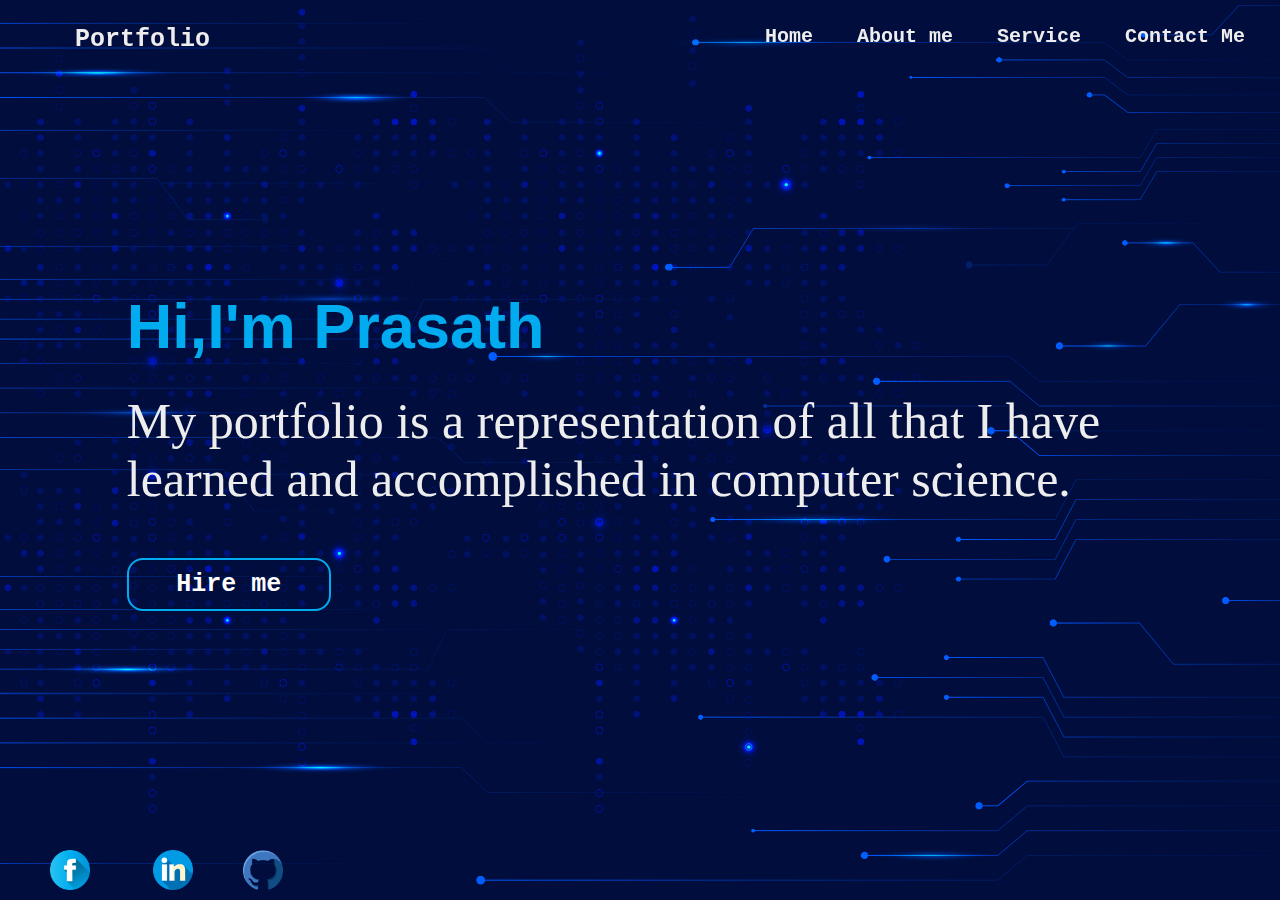
==== index.html @ 83bea19b "Add files via upload" ====
<!DOCTYPE html>
<html lang="en">
<head>
    <meta charset="UTF-8">
    <meta name="viewport" content="width=device-width, initial-scale=1.0">
    <link rel="stylesheet" href="assets/css/index.css" type="text/css">
    <title>Portfolio</title>


</head>
<body>

  <header class="header">
    <p class="logo" >Portfolio</p>
    <nav class="navbar">   
     <a href="index.html">Home</a>
     <a href="About.html">About me</a>
     <a href="service.html">Service</a>
     <a href="contact.html">Contact Me</a>
    </nav>
  </header>
  <section id="para">
    <div id="link">

      <a href="" >
           <img  id="icon1" src="assets/icons/facebookicon1.png" alt="facebookicon1">
      </a>
      <a href="" >
           <img id="icon2" src="assets/icons/linkedinicon.png" alt="linkedinicon">
      </a>
      <a href="">
           <img id="icon3"  src="assets/icons/githubicon.png" alt="githubicon">
      </a>
   </div>
<div>

    <h4 id="logo">Hi,I'm Prasath </h4>
    <p>  
    My portfolio is a representation of all that  I have learned and accomplished in computer science.
</p>
<div id="btn">
  <a href="" id="hireme"> Hire me</a>
</div>
</div>
  </section>

  
</body>
</html>
---- assets/css/index.css ----
*{
    margin: 0px;
    padding: 0%;

}
body{
background-image: url(../image/homebg.jpg);
background-repeat: no-repeat;
background-size:cover ;
background-position: center;
background-attachment: fixed;
    
}
.header{
  display: flex;
  justify-content: space-between;
  position: fixed;
  left: 0%;
  right: 0%;
  padding: 25px;
  
  }

.navbar a{
  text-decoration: none;
  font-family: monospace;
  font-weight: bold;
  font-size: 20px;
  color:#ededed;
  margin-left:20px ;
  border-radius: 10px;
  padding: 10px;
}
  .navbar a:hover{
    background-color: #00abf0;
    color: #ededed;
    transition: 0.5s; 
    }
    .logo{  
      margin-top:0px ;
      margin-inline: 50px;
      margin-bottom:0px;
      font-family: monospace;
      font-weight: bold;
      font-size: 25px;
      color:#ededed;
   }


section{
    color: #ededed;
    font-size: 50px;
    height: 100vh;
   display: flex;
   align-items: center; 
   width: 123vh;
   margin-left:50px;
   margin-right: 0px;
   text-align:left;
 padding-inline:6%;
}
h4{
    color: #00abf0;
    font-family:Verdana, Geneva, Tahoma, sans-serif;
    font-weight: 30px;
    font-size: 7vh;
    margin-bottom: 30px;


}

#btn{
     font-family:monospace;
    border-radius: 16px;
    padding: 10px;   
    width: 20vh;
     font-size: 25px;
     text-align: center;
     border: 2px solid #00abf0;
      
}
#hireme{
  text-decoration: none;
   color: white;
    font-weight:bold;

}
#btn:hover{ 
    background-color:#00abf0;
    transition: 0.5s;
}
p{
    margin-bottom: 50px;
 
}

#icon1 {
  position: absolute;
  bottom: 10px;
  left: 50px;
   width: 40px;
     }
  
  
     #icon2{
      position: absolute;
  bottom: 10px;
  left: 17vh;
   width: 40px;
     }
     #icon3{
      position: absolute;
      bottom: 10px;
      left: 27vh;
       width: 40px;
     }
     body{
      background-color: black;
     }
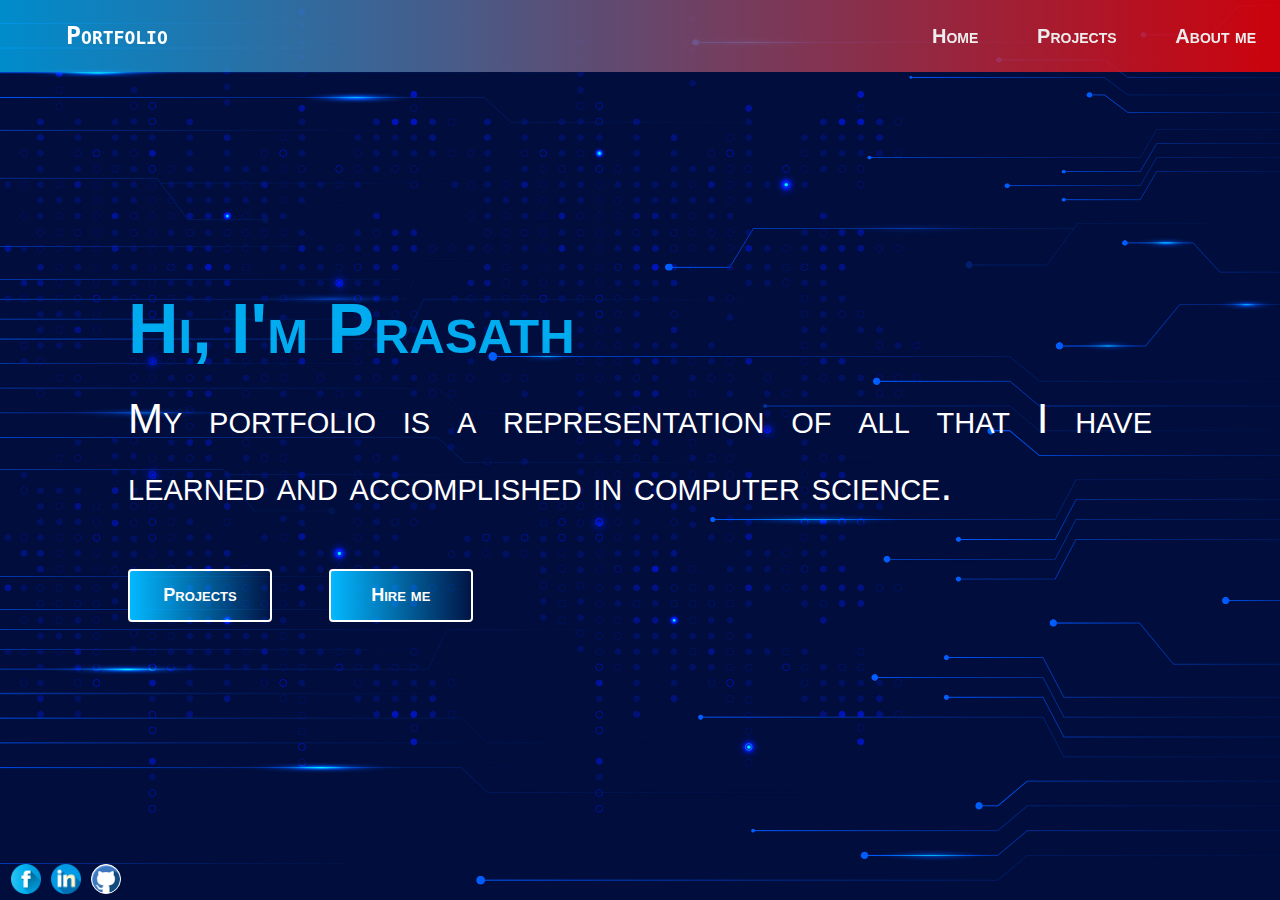
==== commit 8cc10fb7: "update projects and about us then remove contact and service" ====
--- a/index.html
+++ b/index.html
@@ -4,44 +4,50 @@
     <meta charset="UTF-8">
     <meta name="viewport" content="width=device-width, initial-scale=1.0">
     <link rel="stylesheet" href="assets/css/index.css" type="text/css">
-    <title>Portfolio</title>
-
+    <title>Home</title>
 
 </head>
 <body>
 
   <header class="header">
-    <p class="logo" >Portfolio</p>
+   <a href="index.html"><p class="logo" >Portfolio</p></a> 
     <nav class="navbar">   
      <a href="index.html">Home</a>
+     <a href="project.html">Projects</a>
      <a href="About.html">About me</a>
-     <a href="service.html">Service</a>
-     <a href="contact.html">Contact Me</a>
     </nav>
   </header>
-  <section id="para">
-    <div id="link">
+  <div class="box-head">
 
-      <a href="" >
-           <img  id="icon1" src="assets/icons/facebookicon1.png" alt="facebookicon1">
-      </a>
-      <a href="" >
-           <img id="icon2" src="assets/icons/linkedinicon.png" alt="linkedinicon">
-      </a>
-      <a href="">
-           <img id="icon3"  src="assets/icons/githubicon.png" alt="githubicon">
-      </a>
-   </div>
-<div>
+  </div>
+  <!-- section 1 ******************************************* -->
+  <section class="main-container">
 
-    <h4 id="logo">Hi,I'm Prasath </h4>
-    <p>  
-    My portfolio is a representation of all that  I have learned and accomplished in computer science.
-</p>
-<div id="btn">
-  <a href="" id="hireme"> Hire me</a>
+<!-- Name conatiner ****************************** -->
+<div class="name-container">
+
+    <h4 class="name">Hi, I'm Prasath </h4>
+    <p class="name-description ">  
+    My portfolio is a representation of all that I have learned and accomplished in computer science.
+    </p>
+
+
+    <div class="button-container">
+     
+      <a href="project.html"><button class="button-primary">Projects</button></a> 
+      <a href="About.html"><button class="button-secondary">Hire me</button></a>
+      
+  </div>
+
+<!-- links ******************************************* -->
+<div class="icon-link__container">
+  <a href="https://www.linkedin.com/in/prasath-arumugam-94842a276/" target="_self"><img  id="icon1" src="assets/icons/facebookicon1.png" alt="facebookicon1"></a>
+  <a href="https://www.linkedin.com/in/prasath-arumugam-94842a276/" target="_self"><img id="icon2" src="assets/icons/linkedinicon.png" alt="linkedinicon"></a>
+  <a href="https://github.com/A-PRASATHARUMUGAM" target="_self" ><img id="icon3"  src="assets/icons/githubicon.png" alt="githubicon" ></a>
 </div>
-</div>
+
+
+
   </section>
 
   
--- a/assets/css/index.css
+++ b/assets/css/index.css
@@ -1,39 +1,50 @@
+html{
+  font-size: 100%;
+}
 *{
-    margin: 0px;
+    margin: 0%;
     padding: 0%;
-
+    box-sizing: border-box;
+    font-variant: small-caps;
+    text-decoration: none;
 }
 body{
 background-image: url(../image/homebg.jpg);
+background-attachment: fixed;
 background-repeat: no-repeat;
 background-size:cover ;
 background-position: center;
-background-attachment: fixed;
+font-family:'Trebuchet MS', 'Lucida Sans Unicode', 'Lucida Grande', 'Lucida Sans', Arial, sans-serif;
+background-color: black;
+font-size: 10px;
+line-height: 1.6;
+
     
 }
 .header{
   display: flex;
   justify-content: space-between;
+  align-items: center;
   position: fixed;
   left: 0%;
   right: 0%;
-  padding: 25px;
+  padding:16px;
+  background:linear-gradient(to right,rgb(0, 172, 240,0.80),rgba(255, 0, 0, 0.80));         
+  
   
   }
 
 .navbar a{
-  text-decoration: none;
-  font-family: monospace;
+  font-size:2em;
+  color:#ededed;
+  margin-left:2em;
+  border-radius:2px;
+  padding:8px;
   font-weight: bold;
-  font-size: 20px;
-  color:#ededed;
-  margin-left:20px ;
-  border-radius: 10px;
-  padding: 10px;
 }
   .navbar a:hover{
     background-color: #00abf0;
-    color: #ededed;
+    color:white; 
     transition: 0.5s; 
     }
     .logo{  
@@ -43,78 +54,77 @@
       font-family: monospace;
       font-weight: bold;
       font-size: 25px;
-      color:#ededed;
+      color:white;
    }
+.box-head{
+  height:7.2em;
+}
+/* section  1********************************************* */
+.main-container{
+  display: flex;
+  justify-content: center;
+  align-items: center;
+  height:89vh;
+  
+}
+.name{
+  color: #00abf0;
+  font-weight:bold;
+  font-size:7em;
+  
+}
+.name-description{
+  text-align: justify;
+  font-size:4.2em;
+  width:80vw;
+  color: white;
+
+}
+.button-container{
+  margin-top:5em;
+  margin-bottom:5em;
+}
 
 
-section{
-    color: #ededed;
-    font-size: 50px;
-    height: 100vh;
-   display: flex;
-   align-items: center; 
-   width: 123vh;
-   margin-left:50px;
-   margin-right: 0px;
-   text-align:left;
- padding-inline:6%;
+.button-primary,.button-secondary{
+  padding:14px;
+  width:8em;
+  border: none;
+  font-size:1.8em;
+  font-weight: bold;
+  background:linear-gradient(to right,rgb(3, 184, 255),rgba(0, 172, 240, 0.05));
+  border:2px solid white;
+  color: white;
+  border-radius:4px;
+  
+  
 }
-h4{
-    color: #00abf0;
-    font-family:Verdana, Geneva, Tahoma, sans-serif;
-    font-weight: 30px;
-    font-size: 7vh;
-    margin-bottom: 30px;
-
+.button-secondary{
+  margin-left:3em;
+}
+.button-primary:hover,.button-secondary:hover{
+  background:linear-gradient(to right,rgb(0, 172, 240),rgba(255, 0, 0, 0.600)) ;  
+    border:2px solid white;
+    transition: 0.5s;
 
 }
 
-#btn{
-     font-family:monospace;
-    border-radius: 16px;
-    padding: 10px;   
-    width: 20vh;
-     font-size: 25px;
-     text-align: center;
-     border: 2px solid #00abf0;
-      
-}
-#hireme{
-  text-decoration: none;
-   color: white;
-    font-weight:bold;
-
-}
-#btn:hover{ 
-    background-color:#00abf0;
-    transition: 0.5s;
-}
-p{
-    margin-bottom: 50px;
+.icon-link__container{
+  display: flex;
+  justify-content:space-evenly;
+  position: fixed;
+  left:1px;
+  bottom:1px;
+  width:130px;
+  border-radius: 50%;
  
 }
+img{
+  width:30px;
+}
+#icon3{
+  background-color: white;
+  border-radius:60%;
+  border:1px solid white;
+}
 
-#icon1 {
-  position: absolute;
-  bottom: 10px;
-  left: 50px;
-   width: 40px;
-     }
-  
-  
-     #icon2{
-      position: absolute;
-  bottom: 10px;
-  left: 17vh;
-   width: 40px;
-     }
-     #icon3{
-      position: absolute;
-      bottom: 10px;
-      left: 27vh;
-       width: 40px;
-     }
-     body{
-      background-color: black;
-     }
-  